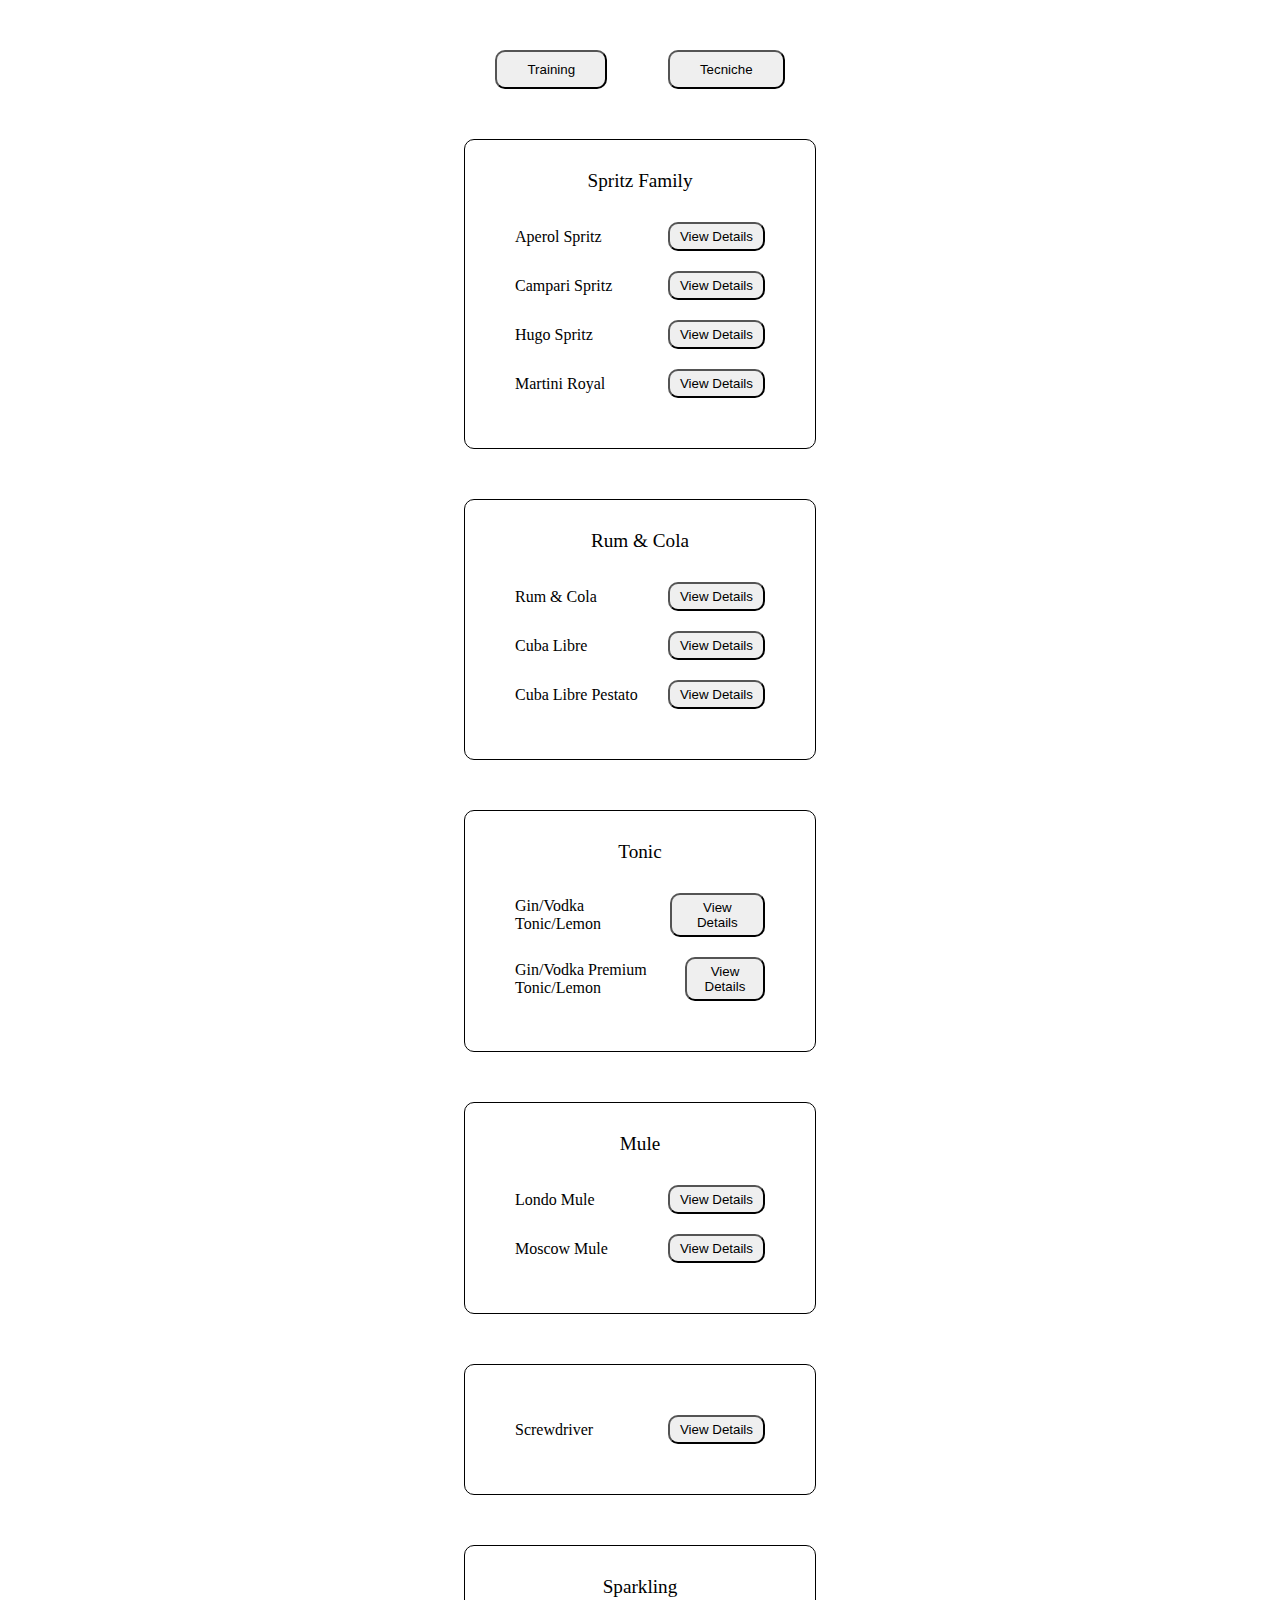
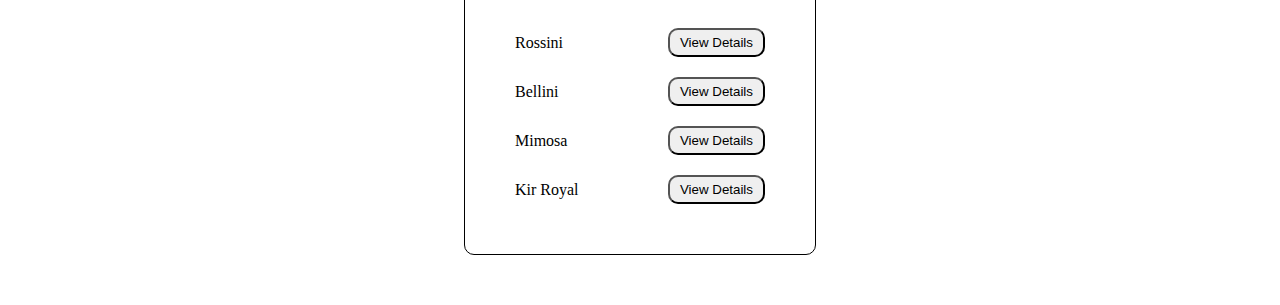
==== pages/build-summer.html @ f7a93602 "favicon" ====
<!DOCTYPE html>
<html lang="en">

<head>
    <meta charset="UTF-8">
    <meta name="viewport" content="width=device-width, initial-scale=1.0">
    <title>Titolo della Pagina</title>
    <!-- Standard favicon -->
    <link rel="icon" href="../favicon.ico" type="image/x-icon">
    <link rel="stylesheet" href="../assets/css/cocktails-page.css">
</head>

<body>

    <nav>
        <ul>
            <li><a href="../index.html">
                    <button class="nav-btn">Training</button>
                </a>
            </li>
            <li>
                <a href="../pages/tecniche.html">
                    <button class="nav-btn">Tecniche</button>
                </a>
            </li>
        </ul>
    </nav>

    <main>
        <div>

            <!-- Spritz -->
            <div class="family-container">
                <div class="family-name">Spritz Family</div>
                <div class="cards-container">
                    <div class="cocktail-card" data-cocktail="Aperol Spritz">
                        <p class="cocktail-title">Aperol Spritz</p>
                        <button class="open-modal">View Details</button>
                    </div>
                    <div class="cocktail-card" data-cocktail="Campari Spritz">
                        <p class="cocktail-title">Campari Spritz</p>
                        <button class="open-modal">View Details</button>

                    </div>
                    <div class="cocktail-card" data-cocktail="Hugo Spritz">
                        <p class="cocktail-title">Hugo Spritz</p>
                        <button class="open-modal">View Details</button>

                    </div>
                    <div class="cocktail-card" data-cocktail="Martini Royal">
                        <p class="cocktail-title">Martini Royal</p>
                        <button class="open-modal">View Details</button>

                    </div>
                </div>
            </div>

            <!-- Rum & Cola -->
            <div class="family-container">
                <div class="family-name">Rum & Cola</div>
                <div class="cards-container">
                    <div class="cocktail-card" data-cocktail="Rum & Cola">
                        <p class="cocktail-title">Rum & Cola</p>
                        <button class="open-modal">View Details</button>
                    </div>
                    <div class="cocktail-card" data-cocktail="Cuba Libre">
                        <p class="cocktail-title">Cuba Libre</p>
                        <button class="open-modal">View Details</button>
                    </div>
                    <div class="cocktail-card" data-cocktail="Cuba Libre Pestato">
                        <p class="cocktail-title">Cuba Libre Pestato</p>
                        <button class="open-modal">View Details</button>
                    </div>
                </div>
            </div>

            <!-- Tonic -->
            <div class="family-container">
                <div class="family-name">Tonic</div>
                <div class="cards-container">
                    <div class="cocktail-card" data-cocktail="Gin/Vodka Tonic/Lemon">
                        <p class="cocktail-title">Gin/Vodka Tonic/Lemon</p>
                        <button class="open-modal">View Details</button>
                    </div>
                    <div class="cocktail-card" data-cocktail="Gin/Vodka Premium Tonic/Lemon">
                        <p class="cocktail-title">Gin/Vodka Premium Tonic/Lemon</p>
                        <button class="open-modal">View Details</button>

                    </div>
                </div>
            </div>

            <!-- Mule -->
            <div class="family-container">
                <div class="family-name">Mule</div>
                <div class="cards-container">
                    <div class="cocktail-card" data-cocktail="London Mule">
                        <p class="cocktail-title">Londo Mule</p>
                        <button class="open-modal">View Details</button>
                    </div>
                    <div class="cocktail-card" data-cocktail="Moscow Mule">
                        <p class="cocktail-title">Moscow Mule</p>
                        <button class="open-modal">View Details</button>
                    </div>
                </div>
            </div>

            <!-- Screwdriver -->
            <div class="family-container">
                <div class="cards-container">
                    <div class="cocktail-card" data-cocktail="Screwdriver">
                        <p class="cocktail-title">Screwdriver</p>
                        <button class="open-modal">View Details</button>
                    </div>
                </div>
            </div>

            <!-- Sparkling -->
            <div class="family-container">
                <div class="family-name">Sparkling</div>
                <div class="cards-container">
                    <div class="cocktail-card" data-cocktail="Rossini">
                        <p class="cocktail-title">Rossini</p>
                        <button class="open-modal">View Details</button>
                    </div>
                    <div class="cocktail-card" data-cocktail="Bellini">
                        <p class="cocktail-title">Bellini</p>
                        <button class="open-modal">View Details</button>
                    </div>
                    <div class="cocktail-card" data-cocktail="Mimosa">
                        <p class="cocktail-title">Mimosa</p>
                        <button class="open-modal">View Details</button>
                    </div>
                    <div class="cocktail-card" data-cocktail="Kir Royal">
                        <p class="cocktail-title">Kir Royal</p>
                        <button class="open-modal">View Details</button>
                    </div>
                </div>
            </div>
        </div>

        <div id="cocktail-modal" class="modal">
            <div class="modal-content">
                <span class="close-button">&times;</span>
                <h2 id="modal-title" class="modal-title"></h2>
                <div class="modal-section">
                    <p class="modal-section-title">Tecnicque</p>
                    <p id="modal-technique"></p>
                </div>
                <div class="modal-section">
                    <p class="modal-section-title">Glass</p>
                    <p id="modal-glass"></p>
                </div>
                <div class="modal-section">
                    <p class="modal-section-title">Recipe</p>
                    <p id="modal-recipe"></p>
                </div>
                <div class="modal-section">
                    <p class="modal-section-title">Garnish</p>
                    <p id="modal-garnish"></p>
                </div>
                <img id="modal-image" src="" alt="Cocktail Image" class="modal-image">
            </div>
        </div>

    </main>




    <script>
        document.addEventListener('DOMContentLoaded', () => {
            fetch('../assets/data/build-a.json')
                .then(response => response.json())
                .then(drinks => {
                    const modal = document.getElementById('cocktail-modal');
                    const closeButton = document.querySelector('.close-button');
                    const modalTitle = document.getElementById('modal-title');
                    const modalTechnique = document.getElementById('modal-technique');
                    const modalGlass = document.getElementById('modal-glass');
                    const modalRecipe = document.getElementById('modal-recipe');
                    const modalGarnish = document.getElementById('modal-garnish');
                    const modalImage = document.getElementById('modal-image');

                    document.querySelectorAll('.open-modal').forEach(button => {
                        button.addEventListener('click', () => {
                            const cocktailName = button.closest('.cocktail-card').dataset.cocktail;
                            const cocktail = drinks.find(drink => drink.name === cocktailName);

                            modalTitle.textContent = cocktail.name;
                            modalTechnique.textContent = cocktail.technique;
                            modalGlass.textContent = cocktail.glass;
                            modalRecipe.innerHTML = cocktail.recipe ? cocktail.recipe.replace(/\n/g, '<br>') : '';
                            modalGarnish.innerHTML = cocktail.garnish ? cocktail.garnish.replace(/\n/g, '<br>') : '';
                            modalImage.src = cocktail.img;
                            modalImage.alt = cocktail.name;

                            modal.style.display = 'block';
                        });
                    });

                    closeButton.addEventListener('click', () => {
                        modal.style.display = 'none';
                    });

                    window.addEventListener('click', event => {
                        if (event.target === modal) {
                            modal.style.display = 'none';
                        }
                    });
                });
        });
    </script>




</body>

</html>
---- assets/css/cocktails-page.css ----
*{
    /* border: 1px solid red; */
    margin: 0;
    padding: 0;
}

/* nav */
nav{
    max-width: 350px;
    margin: 50px auto !important;
    
}

ul{
    list-style-type: none;
    display:flex; 
    justify-content: space-around;
}

.nav-btn{
    padding: 10px 30px;
    border-radius: 10px;
}

/* family */

.family-container{
    border: 1px solid black;
    border-radius: 10px;
    padding: 30px 0;
}

.family-name{
    font-size: 1.2rem;
    margin-bottom: 30px;
}

.cocktail-card{
    display: flex;
    justify-content:space-between;
    margin: 20px 0;
    padding: 0 50px;
}

.cocktail-title{
    display: flex;
    align-self: center;
}

.cocktail-card > button {
    padding: 5px 10px;
    border-radius: 10px;
}

.cocktail-img{
    width: 300px;
}

.family-container{
    max-width: 350px;
    margin: 50px auto;
}

.family-name{
    text-align: center;
}

/* Modal */

.modal {
    display: none; /* Hidden by default */
    position: fixed; /* Stay in place */
    z-index: 1; /* Sit on top */
    left: 0;
    top: 0;
    width: 100%; /* Full width */
    height: 100%; /* Full height */
    overflow: auto; /* Enable scroll if needed */
    background-color: rgb(0,0,0); /* Fallback color */
    background-color: rgba(0,0,0,0.4); /* Black w/ opacity */
}

.modal-content {
    background-color: #fefefe;
    margin: 15% auto; /* 15% from the top and centered */
    padding: 20px;
    border: 1px solid #888;
    width: 80%; /* Could be more or less, depending on screen size */
    max-width: 350px;
    margin: 50px auto;
    text-align: center;
    
}

.close-button {
    color: #aaa;
    float: right;
    font-size: 28px;
    font-weight: bold;
}

.close-button:hover,
.close-button:focus {
    color: black;
    text-decoration: none;
    cursor: pointer;
}



.modal-title{
    text-align: center;
}

.modal-image{
    width: 100%;
    display: flex;
    justify-self: center;
}

.modal-section-title{
    font-weight: bold;
    margin-bottom: 10px;
    border: 1px solid black;
    border-radius: 10px;
}

.modal-section{
    display: flex;
    flex-direction: column;
    justify-content: space-between;
    margin: 30px 0;
}
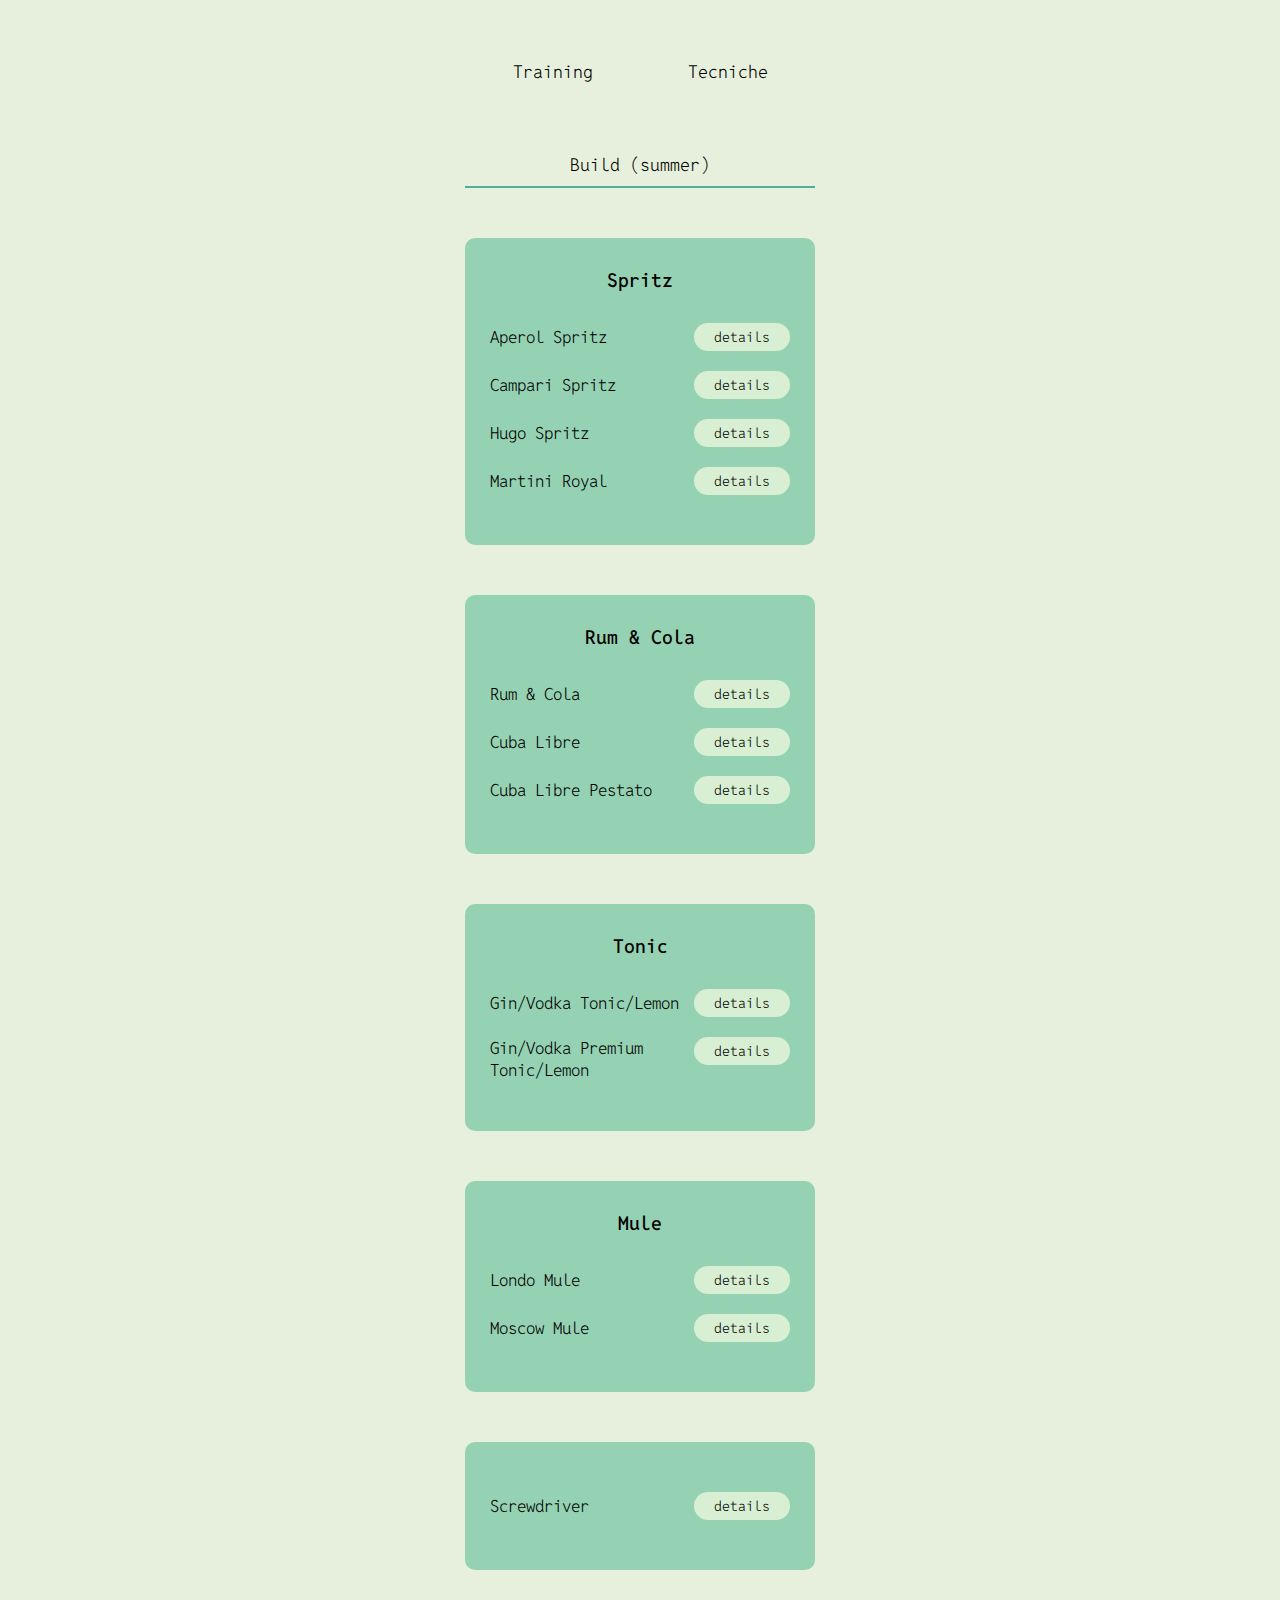
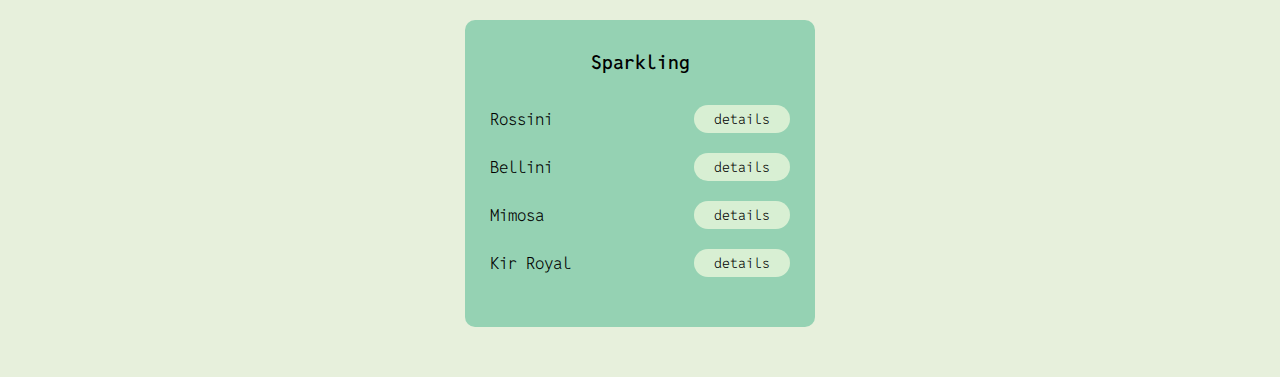
==== commit dcd80719: "layout in progress" ====
--- a/pages/build-summer.html
+++ b/pages/build-summer.html
@@ -5,9 +5,19 @@
     <meta charset="UTF-8">
     <meta name="viewport" content="width=device-width, initial-scale=1.0">
     <title>Titolo della Pagina</title>
-    <!-- Standard favicon -->
-    <link rel="icon" href="../favicon.ico" type="image/x-icon">
+    <link rel="apple-touch-icon" sizes="180x180" href="../favicon/apple-touch-icon.png">
+    <link rel="icon" type="image/png" sizes="32x32" href="../favicon/favicon-32x32.png">
+    <link rel="icon" type="image/png" sizes="16x16" href="../favicon/favicon-16x16.png">
+    <link rel="manifest" href="../favicon/site.webmanifest">
+    <link rel="mask-icon" href="../favicon/safari-pinned-tab.svg" color="#5bbad5">
+    <meta name="msapplication-TileColor" content="#da532c">
+    <meta name="theme-color" content="#ffffff">
+
     <link rel="stylesheet" href="../assets/css/cocktails-page.css">
+    <!-- font -->
+    <link rel="preconnect" href="https://fonts.googleapis.com">
+    <link rel="preconnect" href="https://fonts.gstatic.com" crossorigin>
+    <link href="https://fonts.googleapis.com/css2?family=Reddit+Mono:wght@200..900&display=swap" rel="stylesheet">
 </head>
 
 <body>
@@ -27,118 +37,119 @@
     </nav>
 
     <main>
-        <div>
-
-            <!-- Spritz -->
-            <div class="family-container">
-                <div class="family-name">Spritz Family</div>
-                <div class="cards-container">
-                    <div class="cocktail-card" data-cocktail="Aperol Spritz">
-                        <p class="cocktail-title">Aperol Spritz</p>
-                        <button class="open-modal">View Details</button>
-                    </div>
-                    <div class="cocktail-card" data-cocktail="Campari Spritz">
-                        <p class="cocktail-title">Campari Spritz</p>
-                        <button class="open-modal">View Details</button>
-
-                    </div>
-                    <div class="cocktail-card" data-cocktail="Hugo Spritz">
-                        <p class="cocktail-title">Hugo Spritz</p>
-                        <button class="open-modal">View Details</button>
-
-                    </div>
-                    <div class="cocktail-card" data-cocktail="Martini Royal">
-                        <p class="cocktail-title">Martini Royal</p>
-                        <button class="open-modal">View Details</button>
-
-                    </div>
-                </div>
-            </div>
-
-            <!-- Rum & Cola -->
-            <div class="family-container">
-                <div class="family-name">Rum & Cola</div>
-                <div class="cards-container">
-                    <div class="cocktail-card" data-cocktail="Rum & Cola">
-                        <p class="cocktail-title">Rum & Cola</p>
-                        <button class="open-modal">View Details</button>
-                    </div>
-                    <div class="cocktail-card" data-cocktail="Cuba Libre">
-                        <p class="cocktail-title">Cuba Libre</p>
-                        <button class="open-modal">View Details</button>
-                    </div>
-                    <div class="cocktail-card" data-cocktail="Cuba Libre Pestato">
-                        <p class="cocktail-title">Cuba Libre Pestato</p>
-                        <button class="open-modal">View Details</button>
-                    </div>
-                </div>
-            </div>
-
-            <!-- Tonic -->
-            <div class="family-container">
-                <div class="family-name">Tonic</div>
-                <div class="cards-container">
-                    <div class="cocktail-card" data-cocktail="Gin/Vodka Tonic/Lemon">
-                        <p class="cocktail-title">Gin/Vodka Tonic/Lemon</p>
-                        <button class="open-modal">View Details</button>
-                    </div>
-                    <div class="cocktail-card" data-cocktail="Gin/Vodka Premium Tonic/Lemon">
-                        <p class="cocktail-title">Gin/Vodka Premium Tonic/Lemon</p>
-                        <button class="open-modal">View Details</button>
-
-                    </div>
-                </div>
-            </div>
-
-            <!-- Mule -->
-            <div class="family-container">
-                <div class="family-name">Mule</div>
-                <div class="cards-container">
-                    <div class="cocktail-card" data-cocktail="London Mule">
-                        <p class="cocktail-title">Londo Mule</p>
-                        <button class="open-modal">View Details</button>
-                    </div>
-                    <div class="cocktail-card" data-cocktail="Moscow Mule">
-                        <p class="cocktail-title">Moscow Mule</p>
-                        <button class="open-modal">View Details</button>
-                    </div>
-                </div>
-            </div>
-
-            <!-- Screwdriver -->
-            <div class="family-container">
-                <div class="cards-container">
-                    <div class="cocktail-card" data-cocktail="Screwdriver">
-                        <p class="cocktail-title">Screwdriver</p>
-                        <button class="open-modal">View Details</button>
-                    </div>
-                </div>
-            </div>
-
-            <!-- Sparkling -->
-            <div class="family-container">
-                <div class="family-name">Sparkling</div>
-                <div class="cards-container">
-                    <div class="cocktail-card" data-cocktail="Rossini">
-                        <p class="cocktail-title">Rossini</p>
-                        <button class="open-modal">View Details</button>
-                    </div>
-                    <div class="cocktail-card" data-cocktail="Bellini">
-                        <p class="cocktail-title">Bellini</p>
-                        <button class="open-modal">View Details</button>
-                    </div>
-                    <div class="cocktail-card" data-cocktail="Mimosa">
-                        <p class="cocktail-title">Mimosa</p>
-                        <button class="open-modal">View Details</button>
-                    </div>
-                    <div class="cocktail-card" data-cocktail="Kir Royal">
-                        <p class="cocktail-title">Kir Royal</p>
-                        <button class="open-modal">View Details</button>
-                    </div>
-                </div>
-            </div>
-        </div>
-
+
+        <div class="selected-page selected-technicque">
+            <div class="nav-btn ">
+                Build (summer)
+            </div>
+        </div>
+
+        <!-- Spritz -->
+        <div class="family-container">
+            <div class="family-name">Spritz</div>
+            <div class="cards-container">
+                <div class="cocktail-card" data-cocktail="Aperol Spritz">
+                    <p class="cocktail-title">Aperol Spritz</p>
+                    <button class="open-modal">details</button>
+                </div>
+                <div class="cocktail-card" data-cocktail="Campari Spritz">
+                    <p class="cocktail-title">Campari Spritz</p>
+                    <button class="open-modal">details</button>
+                </div>
+                <div class="cocktail-card" data-cocktail="Hugo Spritz">
+                    <p class="cocktail-title">Hugo Spritz</p>
+                    <button class="open-modal">details</button>
+                </div>
+                <div class="cocktail-card" data-cocktail="Martini Royal">
+                    <p class="cocktail-title">Martini Royal</p>
+                    <button class="open-modal">details</button>
+                </div>
+            </div>
+        </div>
+
+        <!-- Rum & Cola -->
+        <div class="family-container">
+            <div class="family-name">Rum & Cola</div>
+            <div class="cards-container">
+                <div class="cocktail-card" data-cocktail="Rum & Cola">
+                    <p class="cocktail-title">Rum & Cola</p>
+                    <button class="open-modal">details</button>
+                </div>
+                <div class="cocktail-card" data-cocktail="Cuba Libre">
+                    <p class="cocktail-title">Cuba Libre</p>
+                    <button class="open-modal">details</button>
+                </div>
+                <div class="cocktail-card" data-cocktail="Cuba Libre Pestato">
+                    <p class="cocktail-title">Cuba Libre Pestato</p>
+                    <button class="open-modal">details</button>
+                </div>
+            </div>
+        </div>
+
+        <!-- Tonic -->
+        <div class="family-container">
+            <div class="family-name">Tonic</div>
+            <div class="cards-container">
+                <div class="cocktail-card" data-cocktail="Gin/Vodka Tonic/Lemon">
+                    <p class="cocktail-title">Gin/Vodka Tonic/Lemon</p>
+                    <button class="open-modal">details</button>
+                </div>
+                <div class="cocktail-card" data-cocktail="Gin/Vodka Premium Tonic/Lemon">
+                    <p class="cocktail-title">Gin/Vodka Premium Tonic/Lemon</p>
+                    <button class="open-modal">details</button>
+                </div>
+            </div>
+        </div>
+
+        <!-- Mule -->
+        <div class="family-container">
+            <div class="family-name">Mule</div>
+            <div class="cards-container">
+                <div class="cocktail-card" data-cocktail="London Mule">
+                    <p class="cocktail-title">Londo Mule</p>
+                    <button class="open-modal">details</button>
+                </div>
+                <div class="cocktail-card" data-cocktail="Moscow Mule">
+                    <p class="cocktail-title">Moscow Mule</p>
+                    <button class="open-modal">details</button>
+                </div>
+            </div>
+        </div>
+
+        <!-- Screwdriver -->
+        <div class="family-container">
+            <div class="cards-container">
+                <div class="cocktail-card" data-cocktail="Screwdriver">
+                    <p class="cocktail-title">Screwdriver</p>
+                    <button class="open-modal">details</button>
+                </div>
+            </div>
+        </div>
+
+        <!-- Sparkling -->
+        <div class="family-container">
+            <div class="family-name">Sparkling</div>
+            <div class="cards-container">
+                <div class="cocktail-card" data-cocktail="Rossini">
+                    <p class="cocktail-title">Rossini</p>
+                    <button class="open-modal">details</button>
+                </div>
+                <div class="cocktail-card" data-cocktail="Bellini">
+                    <p class="cocktail-title">Bellini</p>
+                    <button class="open-modal">details</button>
+                </div>
+                <div class="cocktail-card" data-cocktail="Mimosa">
+                    <p class="cocktail-title">Mimosa</p>
+                    <button class="open-modal">details</button>
+                </div>
+                <div class="cocktail-card" data-cocktail="Kir Royal">
+                    <p class="cocktail-title">Kir Royal</p>
+                    <button class="open-modal">details</button>
+                </div>
+            </div>
+        </div>
+
+        <!-- Modal -->
         <div id="cocktail-modal" class="modal">
             <div class="modal-content">
                 <span class="close-button">&times;</span>
--- a/assets/css/cocktails-page.css
+++ b/assets/css/cocktails-page.css
@@ -2,6 +2,17 @@
     /* border: 1px solid red; */
     margin: 0;
     padding: 0;
+    box-sizing: border-box;
+
+}
+
+body{
+    background-color: #E7F0DC;
+    font-size: 14px;
+    font-family: "Reddit Mono", monospace;
+    font-optical-sizing: auto;
+    font-weight: 300;
+    font-style: normal;    
 }
 
 /* nav */
@@ -11,6 +22,28 @@
     
 }
 
+.nav-btn{
+    padding: 10px 30px;
+    border-radius: 10px;
+    border: none;
+    background-color: transparent;
+    transition: all 0.3s ease-in-out;
+    font-size: 1.1rem;
+    font: inherit;
+
+}
+
+.selected-page{
+    border-bottom: 2px solid #55AD9B;
+    border-radius: 0;
+}
+
+.selected-technicque{
+    max-width: 350px;
+    margin: 0 auto;
+    text-align: center;
+}
+
 ul{
     list-style-type: none;
     display:flex; 
@@ -20,36 +53,67 @@
 .nav-btn{
     padding: 10px 30px;
     border-radius: 10px;
+    border: none;
+    background-color: transparent;
+    transition: all 0.3s ease-in-out;
+    font-size: 1.1rem;
+
+}
+
+.nav-btn:hover{
+    cursor: pointer;
+    transform: scale(1);
 }
 
 /* family */
 
 .family-container{
-    border: 1px solid black;
+    /* border: 1px solid black; */
     border-radius: 10px;
     padding: 30px 0;
+    background-color: #95D2B3;
 }
 
 .family-name{
     font-size: 1.2rem;
     margin-bottom: 30px;
+    font-weight: bold;
+    font-family: inherit;
+    font-weight: 500;
 }
 
 .cocktail-card{
     display: flex;
     justify-content:space-between;
     margin: 20px 0;
-    padding: 0 50px;
+    padding: 0 25px;
 }
 
 .cocktail-title{
     display: flex;
     align-self: center;
-}
-
-.cocktail-card > button {
-    padding: 5px 10px;
-    border-radius: 10px;
+    font-size: 1.05rem;
+}
+
+/* button */
+.open-modal{
+    border: none;
+    transition: all 0.3s ease-in-out;
+    padding: 5px 20px;
+    border-radius: 14px;
+    background-color: #D8EFD3;
+    font-size: 1.1rem;
+    height: fit-content;
+    font: inherit;
+}
+
+.open-modal:hover{
+    cursor: pointer;
+    transform: scale(1.1);
+}
+
+.open-modal:active{
+    transform: translateY(2px);
 }
 
 .cocktail-img{
@@ -65,7 +129,7 @@
     text-align: center;
 }
 
-/* Modal */
+/******************* Modal **********************/
 
 .modal {
     display: none; /* Hidden by default */
@@ -74,7 +138,7 @@
     left: 0;
     top: 0;
     width: 100%; /* Full width */
-    height: 100%; /* Full height */
+    height: 100vh; /* Full height */
     overflow: auto; /* Enable scroll if needed */
     background-color: rgb(0,0,0); /* Fallback color */
     background-color: rgba(0,0,0,0.4); /* Black w/ opacity */
@@ -85,11 +149,16 @@
     margin: 15% auto; /* 15% from the top and centered */
     padding: 20px;
     border: 1px solid #888;
-    width: 80%; /* Could be more or less, depending on screen size */
-    max-width: 350px;
-    margin: 50px auto;
-    text-align: center;
-    
+    max-width: 500px;
+    margin: 0 auto;
+    text-align: center;
+    background-color: #F1F8E8;
+    font-size: 1.2rem;
+}
+
+.modal::-webkit-scrollbar {
+    width: 0px; /* Remove scrollbar space */
+    background: transparent; /* Optional: just to hide the scrollbar */
 }
 
 .close-button {
@@ -107,7 +176,6 @@
 }
 
 
-
 .modal-title{
     text-align: center;
 }
@@ -123,6 +191,8 @@
     margin-bottom: 10px;
     border: 1px solid black;
     border-radius: 10px;
+    padding: 10px;
+    background-color: #55AD9B;
 }
 
 .modal-section{
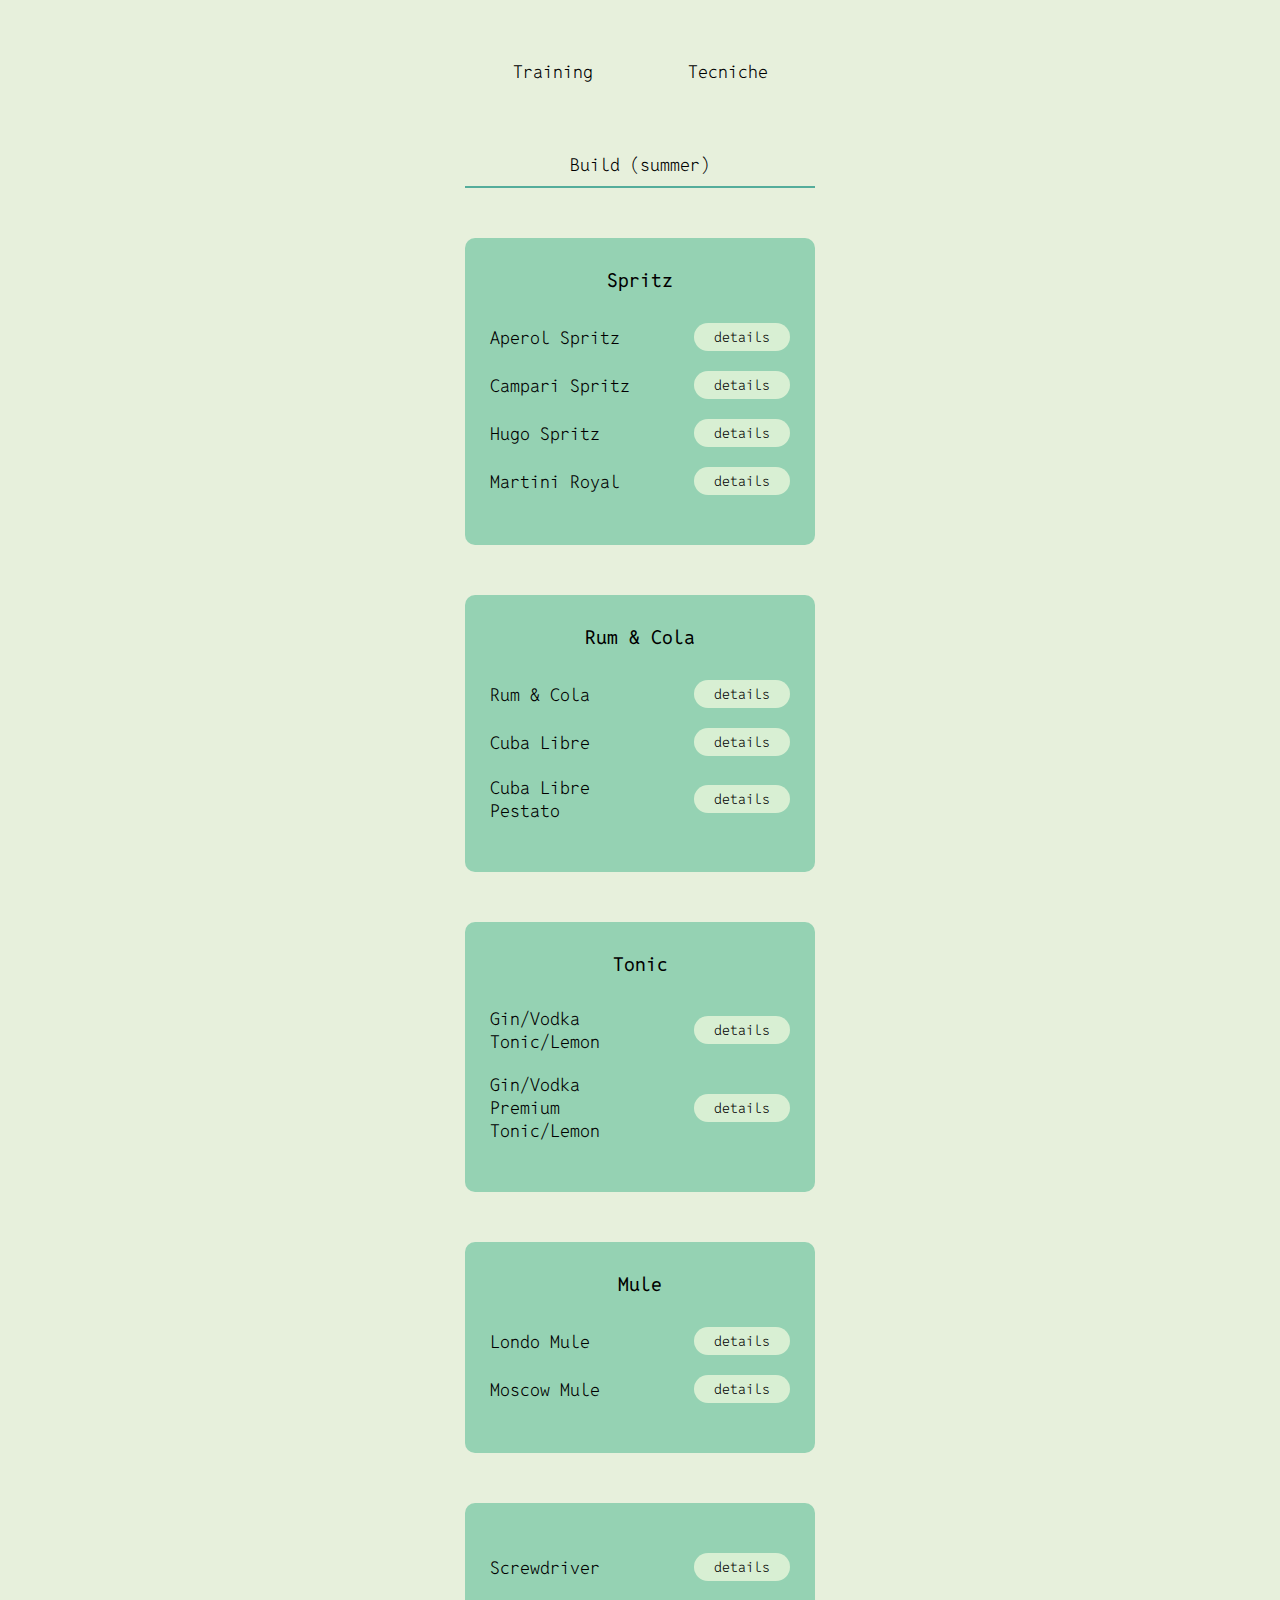
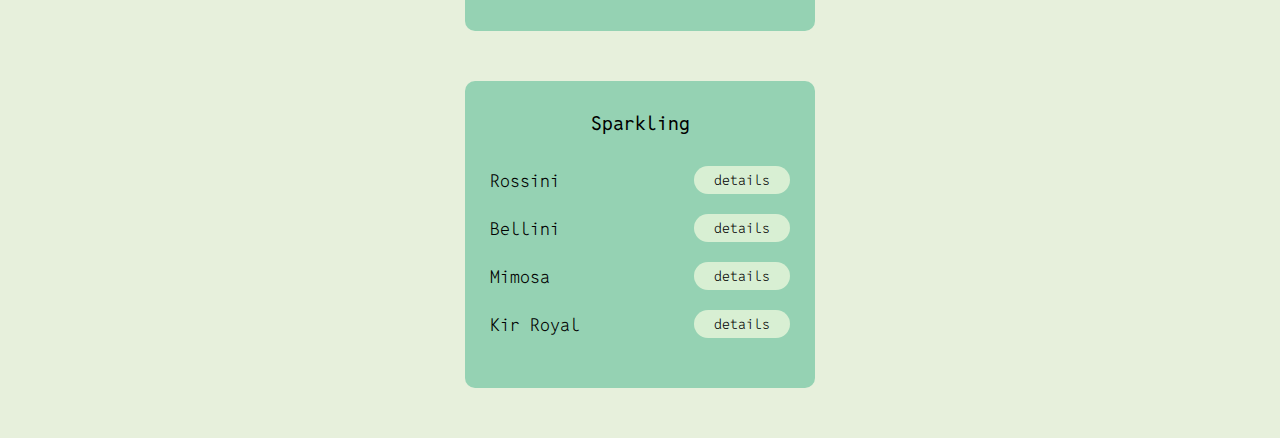
==== commit 1e9ab8e0: "db refactor" ====
--- a/pages/build-summer.html
+++ b/pages/build-summer.html
@@ -152,7 +152,11 @@
         <!-- Modal -->
         <div id="cocktail-modal" class="modal">
             <div class="modal-content">
-                <span class="close-button">&times;</span>
+                <div class="modal-section">
+                    <span class="close-button">
+                        <img src="../assets/icon/close.webp" alt="">
+                    </span>
+                </div>
                 <h2 id="modal-title" class="modal-title"></h2>
                 <div class="modal-section">
                     <p class="modal-section-title">Tecnicque</p>
@@ -200,9 +204,30 @@
 
                             modalTitle.textContent = cocktail.name;
                             modalTechnique.textContent = cocktail.technique;
-                            modalGlass.textContent = cocktail.glass;
-                            modalRecipe.innerHTML = cocktail.recipe ? cocktail.recipe.replace(/\n/g, '<br>') : '';
-                            modalGarnish.innerHTML = cocktail.garnish ? cocktail.garnish.replace(/\n/g, '<br>') : '';
+
+                            // Helper function to ensure cocktail properties are arrays
+                            const toArray = (value) => {
+                                if (value === undefined || value === null) {
+                                    return [];
+                                }
+                                return Array.isArray(value) ? value : [value];
+                            };
+
+                            // Convert glass object to HTML string
+                            const glassHTML = toArray(cocktail.glass).map(item => `<div>${item}</div>`).join('');
+
+                            // Assuming modalGlass is your HTML element where you want to display the glass type
+                            modalGlass.innerHTML = glassHTML;
+
+                            // Convert recipe array to HTML string
+                            const recipeHTML = toArray(cocktail.recipe).map(item => `<div>${item}</div>`).join('');
+                            modalRecipe.innerHTML = recipeHTML;
+
+                            // Convert garnish array to HTML string
+                            const garnishHTML = toArray(cocktail.garnish).map(item => `<div>${item}</div>`).join('');
+                            modalGarnish.innerHTML = garnishHTML;
+
+
                             modalImage.src = cocktail.img;
                             modalImage.alt = cocktail.name;
 
--- a/assets/css/cocktails-page.css
+++ b/assets/css/cocktails-page.css
@@ -79,12 +79,14 @@
     margin-bottom: 30px;
     font-weight: bold;
     font-family: inherit;
-    font-weight: 500;
+    font-weight: 400;
 }
 
 .cocktail-card{
     display: flex;
     justify-content:space-between;
+    align-items: center;
+    gap: 50px;
     margin: 20px 0;
     padding: 0 25px;
 }
@@ -92,7 +94,7 @@
 .cocktail-title{
     display: flex;
     align-self: center;
-    font-size: 1.05rem;
+    font-size: 1.1rem;
 }
 
 /* button */
@@ -102,7 +104,6 @@
     padding: 5px 20px;
     border-radius: 14px;
     background-color: #D8EFD3;
-    font-size: 1.1rem;
     height: fit-content;
     font: inherit;
 }
@@ -147,13 +148,14 @@
 .modal-content {
     background-color: #fefefe;
     margin: 15% auto; /* 15% from the top and centered */
-    padding: 20px;
+    padding: 30px;
     border: 1px solid #888;
     max-width: 500px;
     margin: 0 auto;
     text-align: center;
-    background-color: #F1F8E8;
+    background-color: #95D2B3;
     font-size: 1.2rem;
+    position: relative;
 }
 
 .modal::-webkit-scrollbar {
@@ -162,10 +164,17 @@
 }
 
 .close-button {
-    color: #aaa;
-    float: right;
-    font-size: 28px;
-    font-weight: bold;
+    position: -webkit-sticky; /* For Safari */
+    position: fixed;
+    top: 5%; /* Stick 5% from the top of the viewport */
+    cursor: pointer;
+    display: flex;
+    align-self: flex-end;
+}
+
+.close-button > img{
+    width: 80px;
+    color: red;
 }
 
 .close-button:hover,
@@ -177,6 +186,10 @@
 
 
 .modal-title{
+    font-size: 1.5rem;
+    font-weight: 500;
+    margin-top: -30px;
+    margin-bottom: 40px;
     text-align: center;
 }
 
@@ -184,15 +197,17 @@
     width: 100%;
     display: flex;
     justify-self: center;
+    border-radius: 30px;
 }
 
 .modal-section-title{
-    font-weight: bold;
-    margin-bottom: 10px;
-    border: 1px solid black;
-    border-radius: 10px;
+    font-weight: 400;
+    font-size: 1.3rem;
+    margin-bottom: 30px;
+    /* border: 1px solid black; */
+    border-radius: 30px;
     padding: 10px;
-    background-color: #55AD9B;
+    background-color: #D8EFD3;
 }
 
 .modal-section{
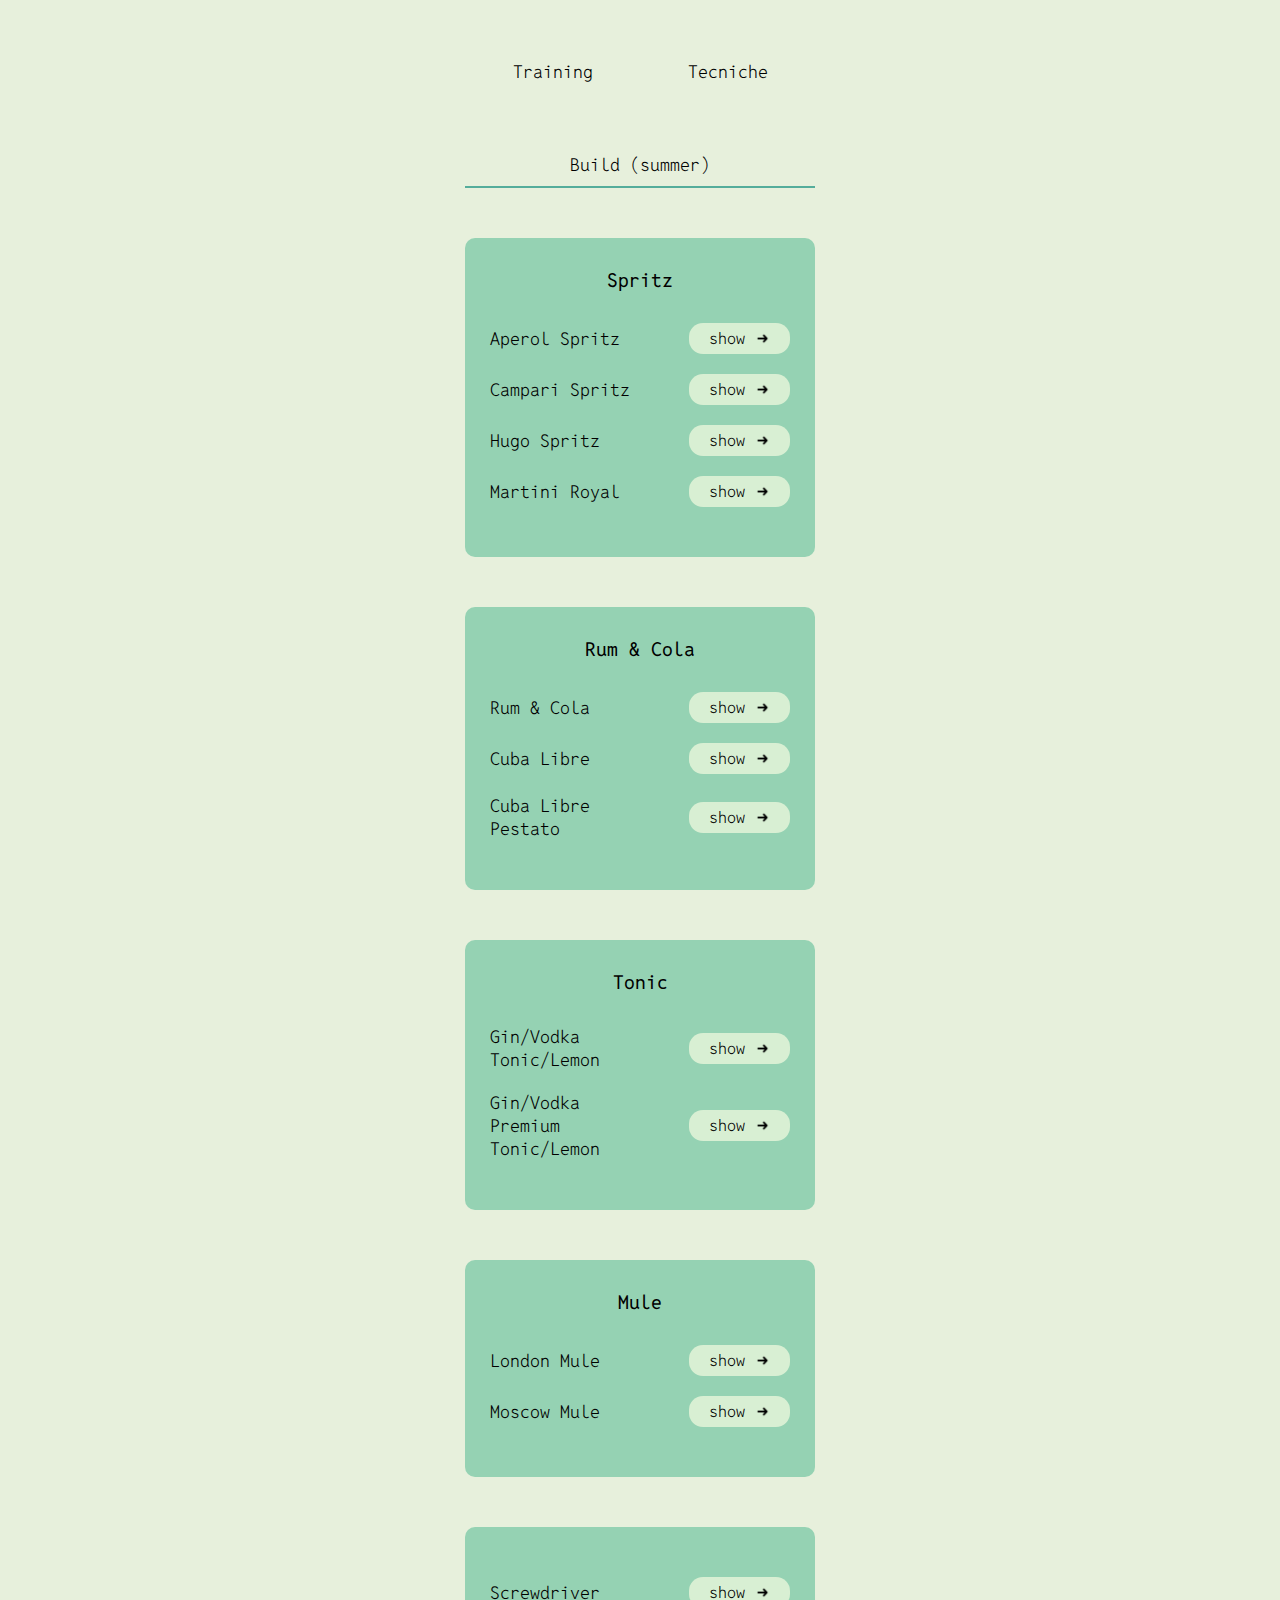
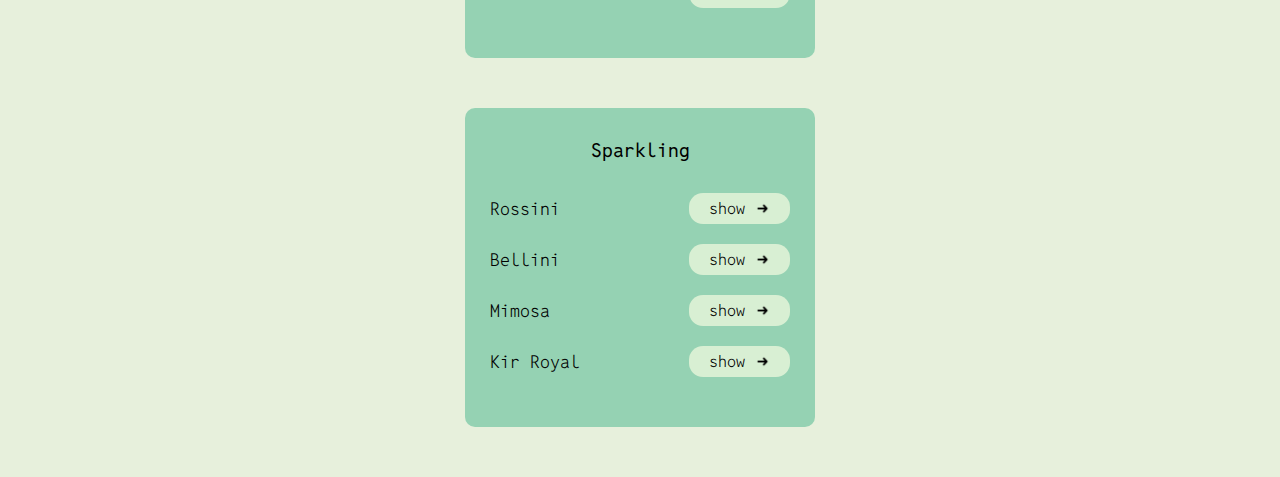
==== commit 2003cac4: "fixes and arrow in explore" ====
--- a/pages/build-summer.html
+++ b/pages/build-summer.html
@@ -50,19 +50,23 @@
             <div class="cards-container">
                 <div class="cocktail-card" data-cocktail="Aperol Spritz">
                     <p class="cocktail-title">Aperol Spritz</p>
-                    <button class="open-modal">details</button>
+                    <button class="open-modal"><span>show</span>
+                        <img src="../assets/icon/arrow.png" alt="" class="btn-icon"></button>
                 </div>
                 <div class="cocktail-card" data-cocktail="Campari Spritz">
                     <p class="cocktail-title">Campari Spritz</p>
-                    <button class="open-modal">details</button>
+                    <button class="open-modal"><span>show</span>
+                        <img src="../assets/icon/arrow.png" alt="" class="btn-icon"></button>
                 </div>
                 <div class="cocktail-card" data-cocktail="Hugo Spritz">
                     <p class="cocktail-title">Hugo Spritz</p>
-                    <button class="open-modal">details</button>
+                    <button class="open-modal"><span>show</span>
+                        <img src="../assets/icon/arrow.png" alt="" class="btn-icon"></button>
                 </div>
                 <div class="cocktail-card" data-cocktail="Martini Royal">
                     <p class="cocktail-title">Martini Royal</p>
-                    <button class="open-modal">details</button>
+                    <button class="open-modal"><span>show</span>
+                        <img src="../assets/icon/arrow.png" alt="" class="btn-icon"></button>
                 </div>
             </div>
         </div>
@@ -73,15 +77,18 @@
             <div class="cards-container">
                 <div class="cocktail-card" data-cocktail="Rum & Cola">
                     <p class="cocktail-title">Rum & Cola</p>
-                    <button class="open-modal">details</button>
+                    <button class="open-modal"><span>show</span>
+                        <img src="../assets/icon/arrow.png" alt="" class="btn-icon"></button>
                 </div>
                 <div class="cocktail-card" data-cocktail="Cuba Libre">
                     <p class="cocktail-title">Cuba Libre</p>
-                    <button class="open-modal">details</button>
+                    <button class="open-modal"><span>show</span>
+                        <img src="../assets/icon/arrow.png" alt="" class="btn-icon"></button>
                 </div>
                 <div class="cocktail-card" data-cocktail="Cuba Libre Pestato">
                     <p class="cocktail-title">Cuba Libre Pestato</p>
-                    <button class="open-modal">details</button>
+                    <button class="open-modal"><span>show</span>
+                        <img src="../assets/icon/arrow.png" alt="" class="btn-icon"></button>
                 </div>
             </div>
         </div>
@@ -92,11 +99,13 @@
             <div class="cards-container">
                 <div class="cocktail-card" data-cocktail="Gin/Vodka Tonic/Lemon">
                     <p class="cocktail-title">Gin/Vodka Tonic/Lemon</p>
-                    <button class="open-modal">details</button>
+                    <button class="open-modal"><span>show</span>
+                        <img src="../assets/icon/arrow.png" alt="" class="btn-icon"></button>
                 </div>
                 <div class="cocktail-card" data-cocktail="Gin/Vodka Premium Tonic/Lemon">
                     <p class="cocktail-title">Gin/Vodka Premium Tonic/Lemon</p>
-                    <button class="open-modal">details</button>
+                    <button class="open-modal"><span>show</span>
+                        <img src="../assets/icon/arrow.png" alt="" class="btn-icon"></button>
                 </div>
             </div>
         </div>
@@ -106,12 +115,14 @@
             <div class="family-name">Mule</div>
             <div class="cards-container">
                 <div class="cocktail-card" data-cocktail="London Mule">
-                    <p class="cocktail-title">Londo Mule</p>
-                    <button class="open-modal">details</button>
+                    <p class="cocktail-title">London Mule</p>
+                    <button class="open-modal"><span>show</span>
+                        <img src="../assets/icon/arrow.png" alt="" class="btn-icon"></button>
                 </div>
                 <div class="cocktail-card" data-cocktail="Moscow Mule">
                     <p class="cocktail-title">Moscow Mule</p>
-                    <button class="open-modal">details</button>
+                    <button class="open-modal"><span>show</span>
+                        <img src="../assets/icon/arrow.png" alt="" class="btn-icon"></button>
                 </div>
             </div>
         </div>
@@ -121,7 +132,8 @@
             <div class="cards-container">
                 <div class="cocktail-card" data-cocktail="Screwdriver">
                     <p class="cocktail-title">Screwdriver</p>
-                    <button class="open-modal">details</button>
+                    <button class="open-modal"><span>show</span>
+                        <img src="../assets/icon/arrow.png" alt="" class="btn-icon"></button>
                 </div>
             </div>
         </div>
@@ -132,19 +144,23 @@
             <div class="cards-container">
                 <div class="cocktail-card" data-cocktail="Rossini">
                     <p class="cocktail-title">Rossini</p>
-                    <button class="open-modal">details</button>
+                    <button class="open-modal"><span>show</span>
+                        <img src="../assets/icon/arrow.png" alt="" class="btn-icon"></button>
                 </div>
                 <div class="cocktail-card" data-cocktail="Bellini">
                     <p class="cocktail-title">Bellini</p>
-                    <button class="open-modal">details</button>
+                    <button class="open-modal"><span>show</span>
+                        <img src="../assets/icon/arrow.png" alt="" class="btn-icon"></button>
                 </div>
                 <div class="cocktail-card" data-cocktail="Mimosa">
                     <p class="cocktail-title">Mimosa</p>
-                    <button class="open-modal">details</button>
+                    <button class="open-modal"><span>show</span>
+                        <img src="../assets/icon/arrow.png" alt="" class="btn-icon"></button>
                 </div>
                 <div class="cocktail-card" data-cocktail="Kir Royal">
                     <p class="cocktail-title">Kir Royal</p>
-                    <button class="open-modal">details</button>
+                    <button class="open-modal"><span>show</span>
+                        <img src="../assets/icon/arrow.png" alt="" class="btn-icon"></button>
                 </div>
             </div>
         </div>
--- a/assets/css/cocktails-page.css
+++ b/assets/css/cocktails-page.css
@@ -28,9 +28,14 @@
     border: none;
     background-color: transparent;
     transition: all 0.3s ease-in-out;
-    font-size: 1.1rem;
+    font-size: 1.1rem !important;
     font: inherit;
-
+    cursor: pointer;
+}
+
+.nav-btn:hover{
+    color: #55AD9B;
+    font-weight: 400;
 }
 
 .selected-page{
@@ -50,20 +55,7 @@
     justify-content: space-around;
 }
 
-.nav-btn{
-    padding: 10px 30px;
-    border-radius: 10px;
-    border: none;
-    background-color: transparent;
-    transition: all 0.3s ease-in-out;
-    font-size: 1.1rem;
-
-}
-
-.nav-btn:hover{
-    cursor: pointer;
-    transform: scale(1);
-}
+
 
 /* family */
 
@@ -98,6 +90,11 @@
 }
 
 /* button */
+
+.btn-icon{
+    width: 15px;
+}
+
 .open-modal{
     border: none;
     transition: all 0.3s ease-in-out;
@@ -106,6 +103,10 @@
     background-color: #D8EFD3;
     height: fit-content;
     font: inherit;
+    font-size: 1rem;
+    display: flex;
+    align-items: center;
+    gap: 10px;
 }
 
 .open-modal:hover{
@@ -119,6 +120,7 @@
 
 .cocktail-img{
     width: 300px;
+    
 }
 
 .family-container{
@@ -167,21 +169,26 @@
     position: -webkit-sticky; /* For Safari */
     position: fixed;
     top: 5%; /* Stick 5% from the top of the viewport */
-    cursor: pointer;
     display: flex;
     align-self: flex-end;
+    width: fit-content;
+    
 }
 
 .close-button > img{
     width: 80px;
     color: red;
-}
-
-.close-button:hover,
-.close-button:focus {
-    color: black;
-    text-decoration: none;
     cursor: pointer;
+    transition: all 0.3s ease-in-out;
+}
+
+.close-button > img:hover,
+.close-button > img:focus {
+    transform: scale(1.1);
+}
+
+.random-btn:hover{
+    transform: scale(1.1);
 }
 
 
@@ -194,10 +201,15 @@
 }
 
 .modal-image{
-    width: 100%;
+    width: 330px;
+    height: 330px;
+    margin: 0 auto;
     display: flex;
     justify-self: center;
     border-radius: 30px;
+    object-fit:cover;
+    border-radius: 15px;
+    border-radius: 100%;
 }
 
 .modal-section-title{
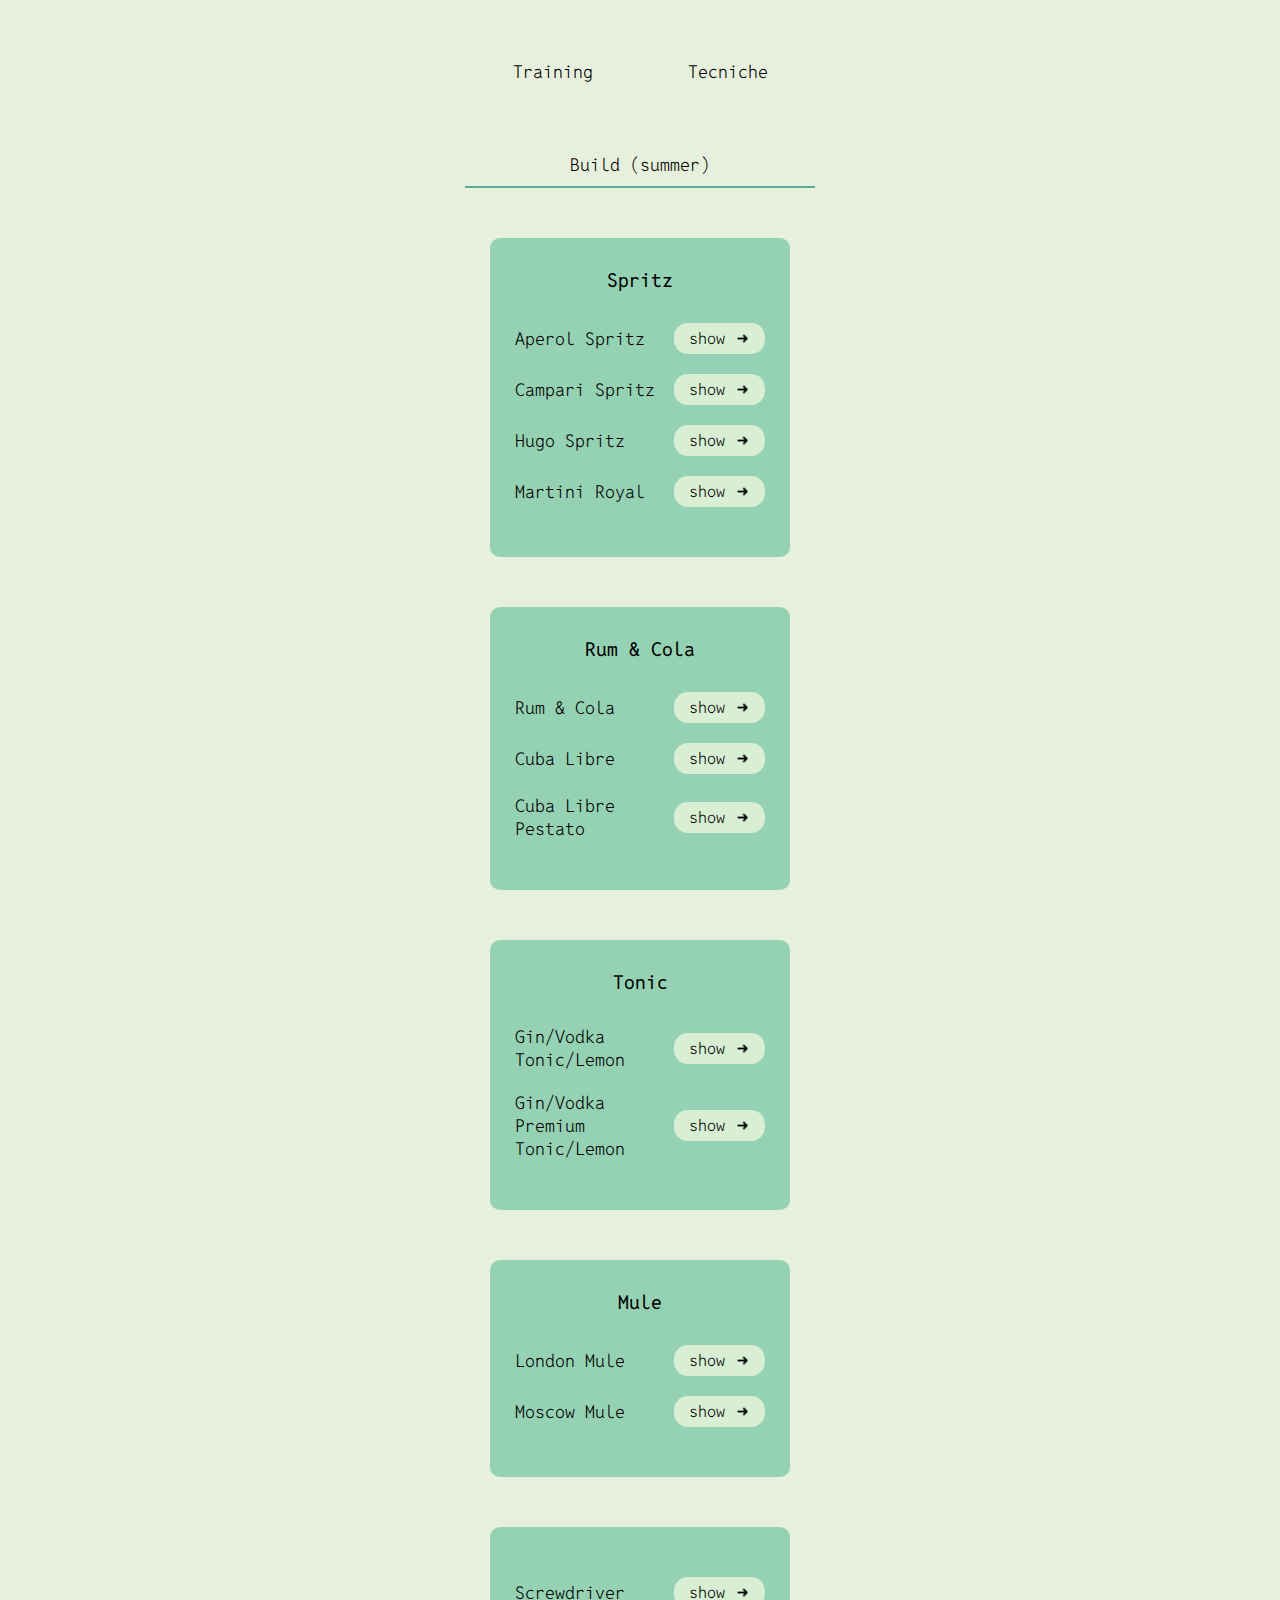
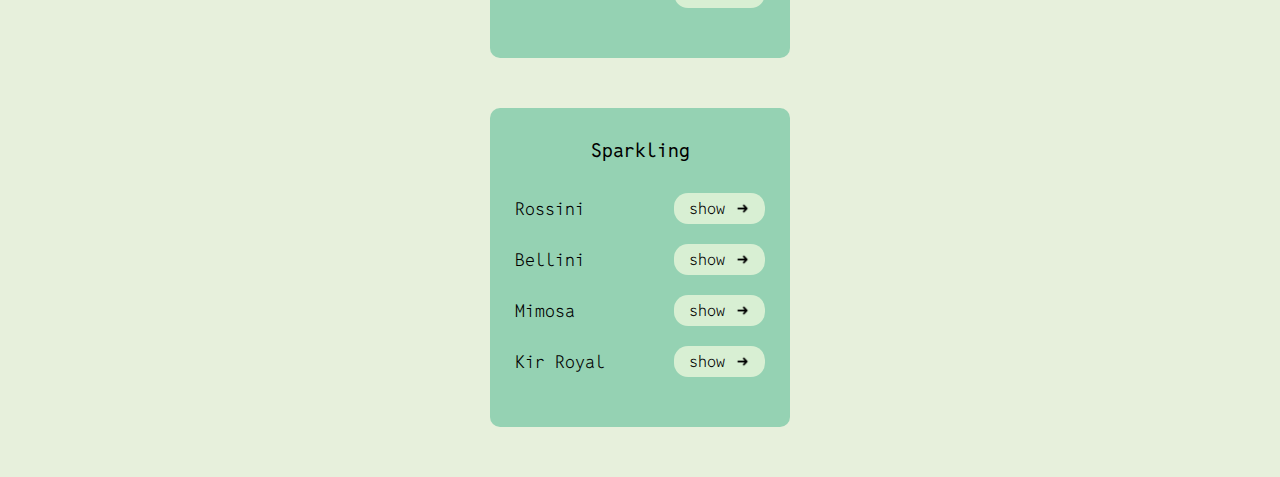
==== commit bb34f53f: "modal scroll reset" ====
--- a/pages/build-summer.html
+++ b/pages/build-summer.html
@@ -248,6 +248,9 @@
                             modalImage.alt = cocktail.name;
 
                             modal.style.display = 'block';
+
+                            // Reset scroll position to top
+                            modal.scrollTop = 0;
                         });
                     });
 
--- a/assets/css/cocktails-page.css
+++ b/assets/css/cocktails-page.css
@@ -64,6 +64,9 @@
     border-radius: 10px;
     padding: 30px 0;
     background-color: #95D2B3;
+    width: 300px;
+    max-width: 350px;
+    margin: 0 auto;
 }
 
 .family-name{
@@ -78,7 +81,6 @@
     display: flex;
     justify-content:space-between;
     align-items: center;
-    gap: 50px;
     margin: 20px 0;
     padding: 0 25px;
 }
@@ -98,7 +100,8 @@
 .open-modal{
     border: none;
     transition: all 0.3s ease-in-out;
-    padding: 5px 20px;
+    padding: 5px 15px;
+    gap: 10px;
     border-radius: 14px;
     background-color: #D8EFD3;
     height: fit-content;
@@ -106,7 +109,6 @@
     font-size: 1rem;
     display: flex;
     align-items: center;
-    gap: 10px;
 }
 
 .open-modal:hover{
@@ -118,10 +120,8 @@
     transform: translateY(2px);
 }
 
-.cocktail-img{
-    width: 300px;
-    
-}
+
+
 
 .family-container{
     max-width: 350px;
@@ -158,6 +158,7 @@
     background-color: #95D2B3;
     font-size: 1.2rem;
     position: relative;
+    
 }
 
 .modal::-webkit-scrollbar {
@@ -168,14 +169,15 @@
 .close-button {
     position: -webkit-sticky; /* For Safari */
     position: fixed;
-    top: 5%; /* Stick 5% from the top of the viewport */
+    top: 2%; /* Stick 5% from the top of the viewport */
     display: flex;
     align-self: flex-end;
     width: fit-content;
-    
 }
 
 .close-button > img{
+    position: relative;
+    right: -20px;
     width: 80px;
     color: red;
     cursor: pointer;
@@ -201,16 +203,20 @@
 }
 
 .modal-image{
-    width: 330px;
-    height: 330px;
-    margin: 0 auto;
-    display: flex;
-    justify-self: center;
-    border-radius: 30px;
+    width: 250px;
+    height: 250px;
     object-fit:cover;
     border-radius: 15px;
     border-radius: 100%;
 }
+
+@media only screen and (min-width: 576px) {
+    .modal-image{
+    width: 350px;
+    height: 350px;
+}
+}
+
 
 .modal-section-title{
     font-weight: 400;
